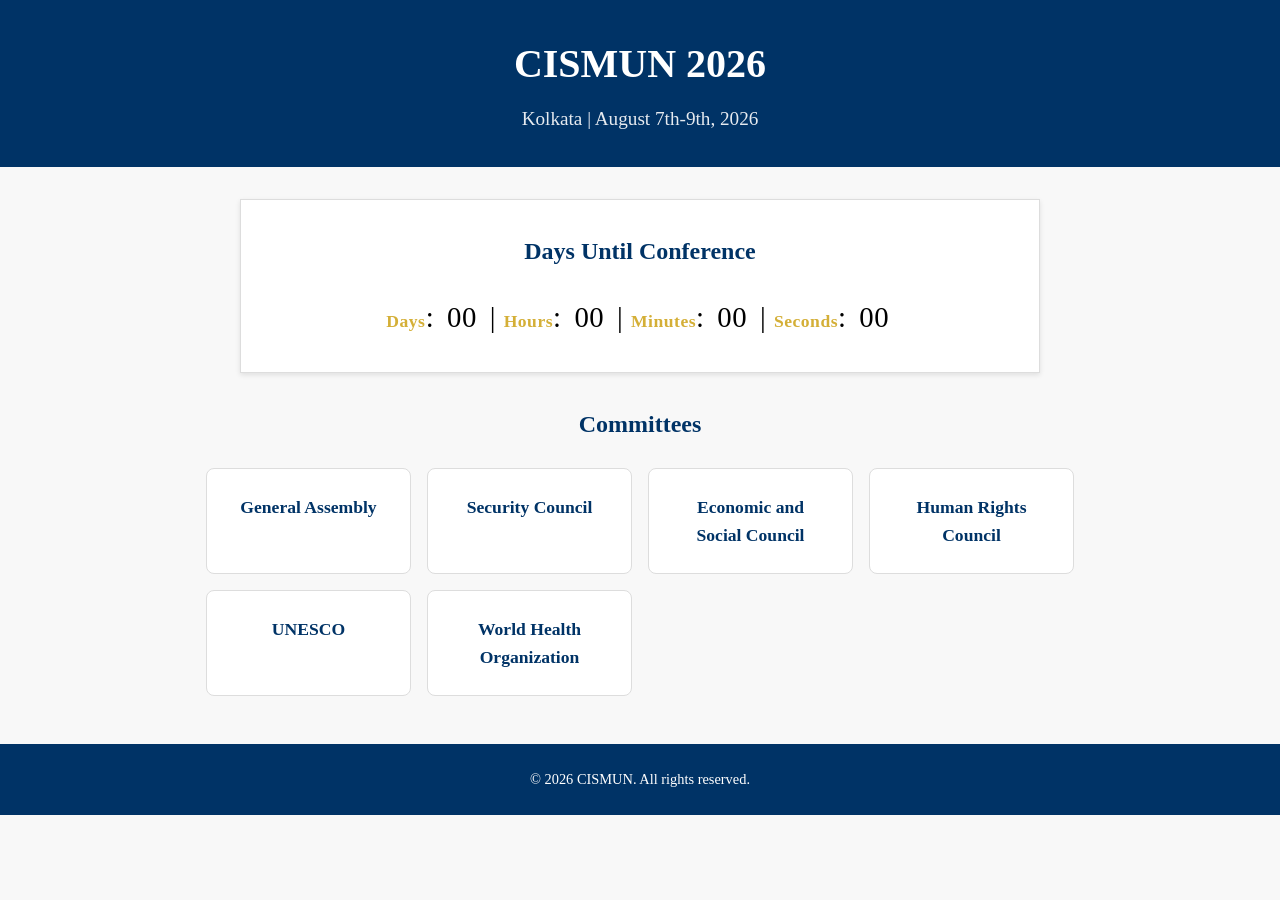
==== index.html @ ed4e5ce9 "Initial commit: CISMUN 2026 website with six committee pages and countdown timer" ====
<!DOCTYPE html>
<html lang="en">
<head>
    <meta charset="UTF-8">
    <meta name="viewport" content="width=device-width, initial-scale=1.0">
    <title>CISMUN 2026</title>
    <link rel="stylesheet" href="css/style.css">
</head>
<body>
    <header>
        <h1>CISMUN 2026</h1>
        <p>Kolkata | August 7th-9th, 2026</p>
    </header>

    <section class="counter-container">
        <h2>Days Until Conference</h2>
        <div id="counter">
            <span class="time-period">Days</span>: <span id="days">00</span> |
            <span class="time-period">Hours</span>: <span id="hours">00</span> |
            <span class="time-period">Minutes</span>: <span id="minutes">00</span> |
            <span class="time-period">Seconds</span>: <span id="seconds">00</span>
        </div>
    </section>

    <nav class="committees-nav">
        <h2>Committees</h2>
        <ul>
            <li><a href="ga.html">General Assembly</a></li>
            <li><a href="sc.html">Security Council</a></li>
            <li><a href="ecosoc.html">Economic and Social Council</a></li>
            <li><a href="hrc.html">Human Rights Council</a></li>
            <li><a href="unesco.html">UNESCO</a></li>
            <li><a href="who.html">World Health Organization</a></li>
        </ul>
    </nav>

    <footer>
        <p>&copy; 2026 CISMUN. All rights reserved.</p>
    </footer>

    <script src="js/script.js"></script>
</body>
</html>
---- css/style.css ----
* {
    margin: 0;
    padding: 0;
    box-sizing: border-box;
}

body {
    font-family: 'Georgia', serif;
    line-height: 1.6;
    color: #000;
    background-color: #f8f8f8;
}

header {
    background: #003366;
    color: #fff;
    text-align: center;
    padding: 2rem 0;
}

header h1 {
    font-size: 2.5rem;
    margin-bottom: 0.5rem;
}

header p {
    font-size: 1.2rem;
    opacity: 0.9;
}

.counter-container {
    background: #fff;
    border: 1px solid #ddd;
    margin: 2rem auto;
    max-width: 800px;
    padding: 2rem;
    text-align: center;
    box-shadow: 0 2px 5px rgba(0,0,0,0.1);
}

.counter-container h2 {
    color: #003366;
    margin-bottom: 1.5rem;
}

#counter {
    font-size: 1.8rem;
    letter-spacing: 0.5px;
}

#counter span {
    display: inline-block;
    min-width: 40px;
    text-align: center;
}

.time-period {
    font-weight: bold;
    color: #D4AF37;
    font-size: 1.1rem;
}

.committees-nav {
    max-width: 900px;
    margin: 0 auto 3rem;
    padding: 0 1rem;
}

.committees-nav h2 {
    text-align: center;
    color: #003366;
    margin-bottom: 1.5rem;
}

.committees-nav ul {
    list-style: none;
    display: grid;
    grid-template-columns: repeat(auto-fit, minmax(200px, 1fr));
    gap: 1rem;
}

.committees-nav li {
    background: #fff;
    border: 1px solid #ddd;
    border-radius: 8px;
    padding: 1.5rem;
    text-align: center;
    transition: all 0.3s ease;
}

.committees-nav li:hover {
    background: #f0f0f0;
    transform: translateY(-5px);
    box-shadow: 0 5px 15px rgba(0,0,0,0.1);
}

.committees-nav a {
    text-decoration: none;
    color: #003366;
    font-weight: bold;
    font-size: 1.1rem;
    display: block;
}

.committees-nav a:hover {
    color: #D4AF37;
}

footer {
    background: #003366;
    color: #fff;
    text-align: center;
    padding: 1.5rem 0;
    margin-top: 3rem;
    font-size: 0.9rem;
}

/* Committee page styles */
.committee-page {
    max-width: 900px;
    margin: 0 auto;
    padding: 2rem;
}

.committee-header {
    text-align: center;
    margin-bottom: 2rem;
    padding-bottom: 1rem;
    border-bottom: 2px solid #D4AF37;
}

.committee-header h1 {
    color: #003366;
    font-size: 2rem;
    margin-bottom: 0.5rem;
}

.committee-header .chair-info {
    display: flex;
    align-items: center;
    justify-content: center;
    gap: 1.5rem;
    margin-top: 1rem;
    flex-wrap: wrap;
}

.committee-header .chair-photo {
    width: 150px;
    height: 150px;
    border-radius: 50%;
    object-fit: cover;
    border: 3px solid #D4AF37;
}

.committee-header .chair-details {
    text-align: left;
}

.committee-header .chair-details h2 {
    color: #003366;
    margin-bottom: 0.25rem;
}

.committee-header .chair-details p {
    color: #555;
    font-style: italic;
}

.committee-blurb {
    background: #fff;
    border: 1px solid #ddd;
    border-radius: 8px;
    padding: 1.5rem;
    margin-bottom: 2rem;
    box-shadow: 0 2px 5px rgba(0,0,0,0.1);
}

.committee-blurb h2 {
    color: #003366;
    margin-bottom: 1rem;
}

.committee-blurb p {
    color: #333;
    line-height: 1.7;
}

.agenda {
    background: #f8f8f8;
    border-left: 4px solid #D4AF37;
    padding: 1.5rem;
    margin-bottom: 2rem;
}

.agenda h2 {
    color: #003366;
    margin-bottom: 1rem;
}

.agenda ol {
    padding-left: 2rem;
}

.agenda li {
    margin-bottom: 0.75rem;
    color: #333;
}

.study-guide {
    text-align: center;
    margin-top: 2rem;
}

.study-guide a {
    display: inline-block;
    background: #003366;
    color: #fff;
    padding: 1rem 2rem;
    text-decoration: none;
    border-radius: 5px;
    font-weight: bold;
    transition: background 0.3s ease;
}

.study-guide a:hover {
    background: #D4AF37;
    color: #000;
}

/* Back to home link */
.back-home {
    position: fixed;
    top: 1rem;
    left: 1rem;
    background: rgba(0, 51, 102, 0.8);
    color: #fff;
    padding: 0.5rem 1rem;
    border-radius: 5px;
    text-decoration: none;
    font-size: 0.9rem;
    z-index: 1000;
}

.back-home:hover {
    background: rgba(0, 51, 102, 1);
}

/* Responsive adjustments */
@media (max-width: 768px) {
    header h1 {
        font-size: 2rem;
    }

    header p {
        font-size: 1rem;
    }

    .counter-container {
        padding: 1.5rem;
    }

    #counter {
        font-size: 1.5rem;
    }

    .committees-nav ul {
        grid-template-columns: 1fr;
    }

    .committee-header .chair-info {
        flex-direction: column;
        text-align: center;
    }

    .committee-header .chair-details {
        text-align: center;
    }
}
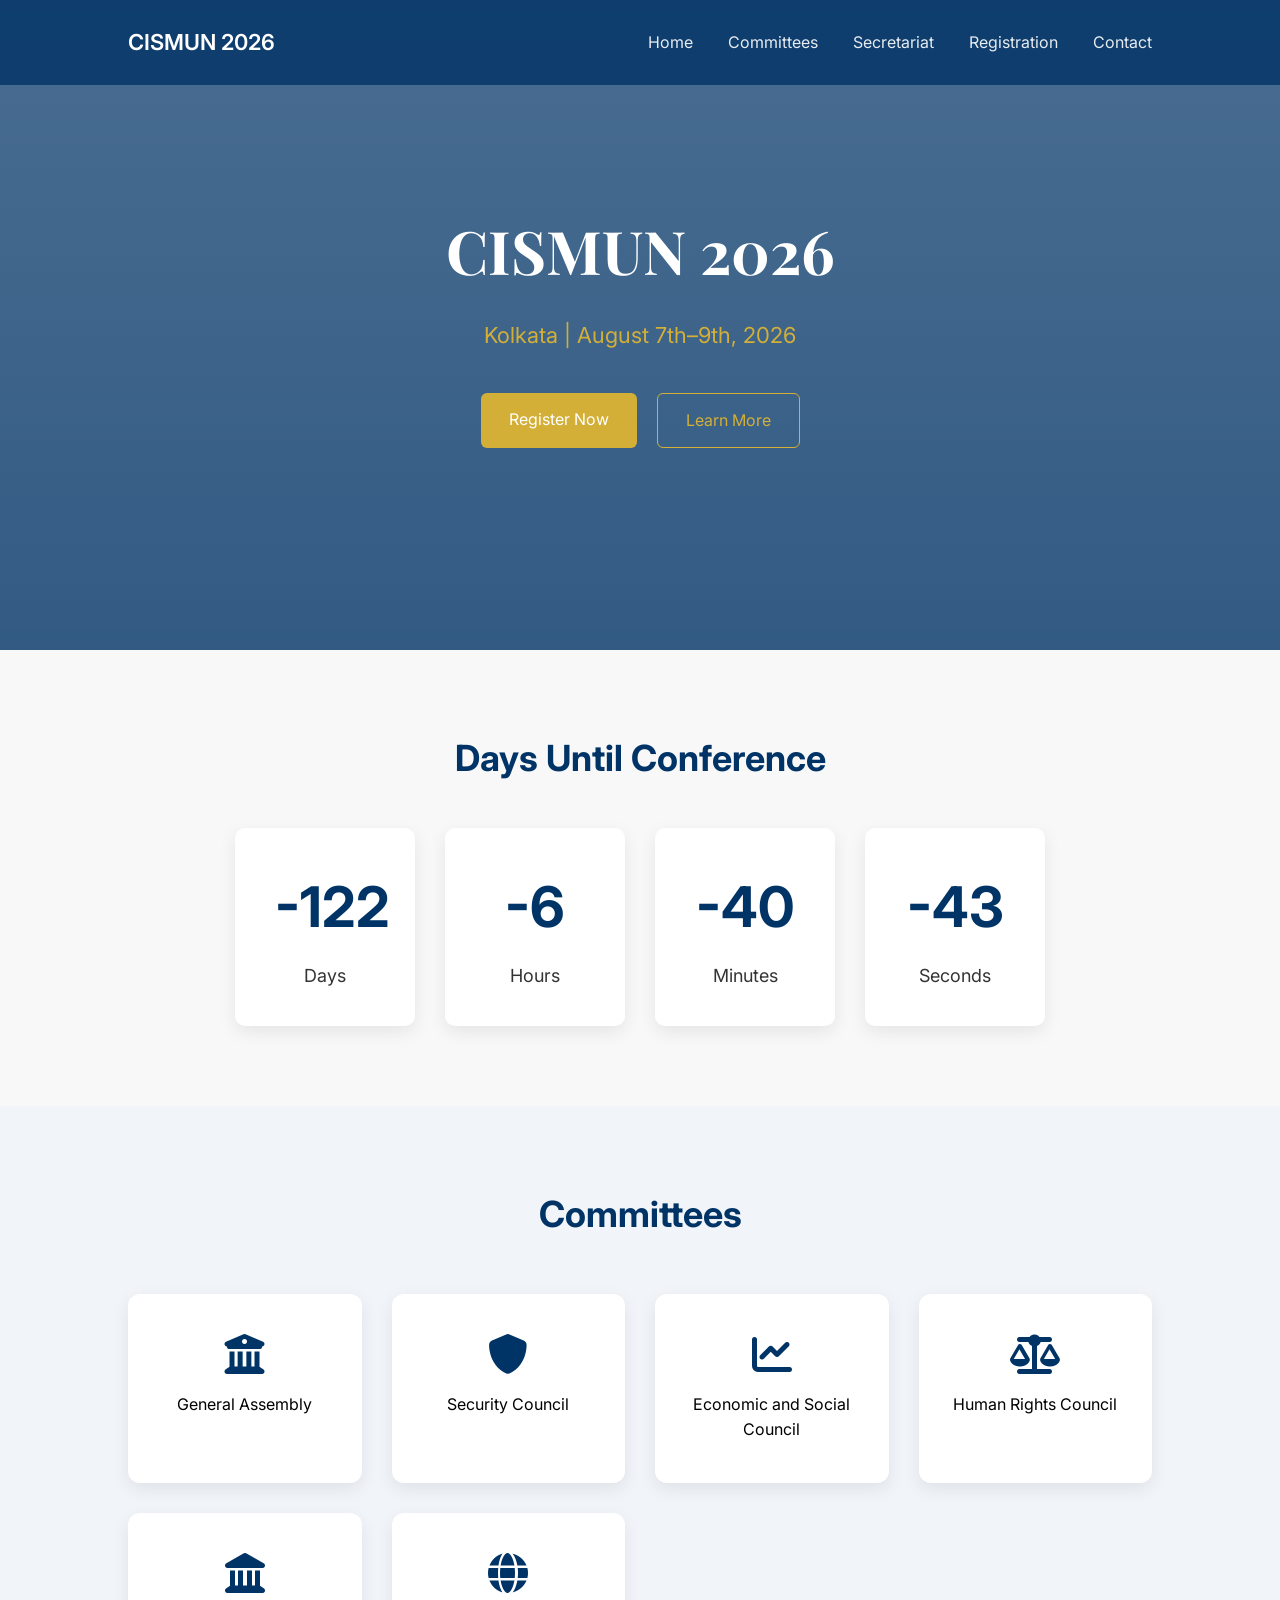
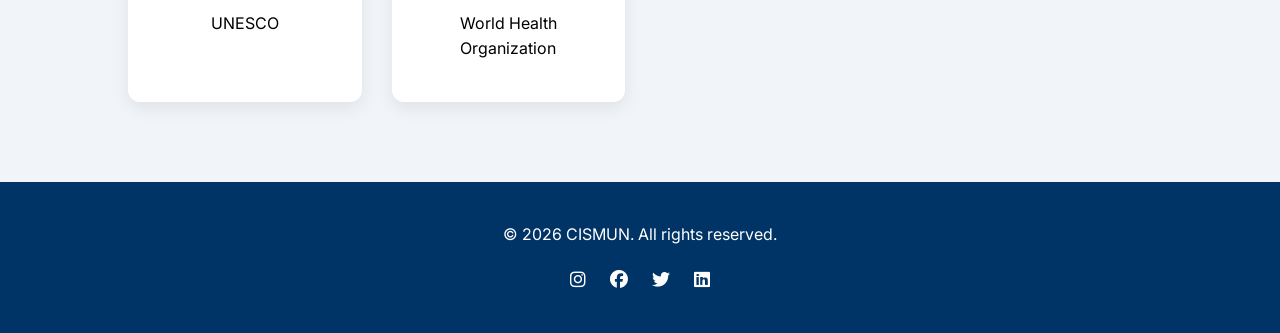
==== commit 1daafa1c: "Integrate cleaner template design with committee links, updated styling, and hero background" ====
--- a/index.html
+++ b/index.html
@@ -4,40 +4,99 @@
     <meta charset="UTF-8">
     <meta name="viewport" content="width=device-width, initial-scale=1.0">
     <title>CISMUN 2026</title>
+
     <link rel="stylesheet" href="css/style.css">
+    <link rel="stylesheet" href="https://cdnjs.cloudflare.com/ajax/libs/font-awesome/6.5.0/css/all.min.css">
+    <link href="https://fonts.googleapis.com/css2?family=Playfair+Display:wght@500;600&family=Inter:wght@400;500&display=swap" rel="stylesheet">
+
 </head>
+
 <body>
-    <header>
+
+<nav class="navbar">
+    <div class="logo">CISMUN 2026</div>
+    <ul class="nav-links">
+        <li><a href="index.html">Home</a></li>
+        <li><a href="#committees">Committees</a></li>
+        <li><a href="#">Secretariat</a></li>
+        <li><a href="#">Registration</a></li>
+        <li><a href="#">Contact</a></li>
+    </ul>
+</nav>
+
+<section class="hero">
+    <div class="hero-content">
         <h1>CISMUN 2026</h1>
-        <p>Kolkata | August 7th-9th, 2026</p>
-    </header>
+        <p class="location">Kolkata | August 7th–9th, 2026</p>
+        <div class="hero-buttons">
+            <a href="#" class="btn primary">Register Now</a>
+            <a href="#" class="btn secondary">Learn More</a>
+        </div>
+    </div>
+</section>
 
-    <section class="counter-container">
-        <h2>Days Until Conference</h2>
-        <div id="counter">
-            <span class="time-period">Days</span>: <span id="days">00</span> |
-            <span class="time-period">Hours</span>: <span id="hours">00</span> |
-            <span class="time-period">Minutes</span>: <span id="minutes">00</span> |
-            <span class="time-period">Seconds</span>: <span id="seconds">00</span>
-        </div>
-    </section>
+<section class="countdown">
+    <h2>Days Until Conference</h2>
 
-    <nav class="committees-nav">
-        <h2>Committees</h2>
-        <ul>
-            <li><a href="ga.html">General Assembly</a></li>
-            <li><a href="sc.html">Security Council</a></li>
-            <li><a href="ecosoc.html">Economic and Social Council</a></li>
-            <li><a href="hrc.html">Human Rights Council</a></li>
-            <li><a href="unesco.html">UNESCO</a></li>
-            <li><a href="who.html">World Health Organization</a></li>
-        </ul>
-    </nav>
+    <div class="countdown-container">
+        <div class="time-box"><h3 id="days">00</h3><p>Days</p></div>
+        <div class="time-box"><h3 id="hours">00</h3><p>Hours</p></div>
+        <div class="time-box"><h3 id="minutes">00</h3><p>Minutes</p></div>
+        <div class="time-box"><h3 id="seconds">00</h3><p>Seconds</p></div>
+    </div>
+</section>
 
-    <footer>
-        <p>&copy; 2026 CISMUN. All rights reserved.</p>
-    </footer>
+<section id="committees" class="committees">
 
-    <script src="js/script.js"></script>
+<h2>Committees</h2>
+
+<div class="committee-grid">
+
+<a href="ga.html" class="committee-card">
+<i class="fa-solid fa-building-columns"></i>
+<p>General Assembly</p>
+</a>
+
+<a href="sc.html" class="committee-card">
+<i class="fa-solid fa-shield"></i>
+<p>Security Council</p>
+</a>
+
+<a href="ecosoc.html" class="committee-card">
+<i class="fa-solid fa-chart-line"></i>
+<p>Economic and Social Council</p>
+</a>
+
+<a href="hrc.html" class="committee-card">
+<i class="fa-solid fa-scale-balanced"></i>
+<p>Human Rights Council</p>
+</a>
+
+<a href="unesco.html" class="committee-card">
+<i class="fa-solid fa-landmark"></i>
+<p>UNESCO</p>
+</a>
+
+<a href="who.html" class="committee-card">
+<i class="fa-solid fa-globe"></i>
+<p>World Health Organization</p>
+</a>
+
+</div>
+</section>
+
+<footer>
+<p>© 2026 CISMUN. All rights reserved.</p>
+
+<div class="socials">
+<i class="fab fa-instagram"></i>
+<i class="fab fa-facebook"></i>
+<i class="fab fa-twitter"></i>
+<i class="fab fa-linkedin"></i>
+</div>
+</footer>
+
+<script src="js/script.js"></script>
+
 </body>
 </html>
--- a/css/style.css
+++ b/css/style.css
@@ -4,275 +4,265 @@
     box-sizing: border-box;
 }
 
+/* Color variables */
+:root {
+    --primary-blue: #003366;
+    --accent-gold: #D4AF37;
+    --dark-text: #000000;
+    --light-bg: #f8f8f8;
+    --white: #ffffff;
+    --gray-dark: #333333;
+    --gray-light: #777777;
+}
+
+/* Base */
 body {
-    font-family: 'Georgia', serif;
+    font-family: 'Inter', sans-serif;
+    background: var(--light-bg);
+    color: var(--dark-text);
     line-height: 1.6;
-    color: #000;
-    background-color: #f8f8f8;
-}
-
-header {
-    background: #003366;
-    color: #fff;
-    text-align: center;
-    padding: 2rem 0;
-}
-
-header h1 {
-    font-size: 2.5rem;
-    margin-bottom: 0.5rem;
-}
-
-header p {
-    font-size: 1.2rem;
+}
+
+section {
+    padding: 80px 10%;
+}
+
+/* Navbar */
+.navbar {
+    position: fixed;
+    top: 0;
+    left: 0;
+    width: 100%;
+    display: flex;
+    justify-content: space-between;
+    align-items: center;
+    padding: 25px 10%;
+    background: rgba(0, 51, 102, 0.8);
+    z-index: 1000;
+}
+
+.logo {
+    font-size: 22px;
+    font-weight: 600;
+    color: var(--white);
+}
+
+.nav-links {
+    display: flex;
+    list-style: none;
+    gap: 35px;
+}
+
+.nav-links a {
+    text-decoration: none;
+    color: var(--white);
+    font-size: 16px;
     opacity: 0.9;
-}
-
-.counter-container {
-    background: #fff;
-    border: 1px solid #ddd;
-    margin: 2rem auto;
-    max-width: 800px;
-    padding: 2rem;
-    text-align: center;
-    box-shadow: 0 2px 5px rgba(0,0,0,0.1);
-}
-
-.counter-container h2 {
-    color: #003366;
-    margin-bottom: 1.5rem;
-}
-
-#counter {
-    font-size: 1.8rem;
-    letter-spacing: 0.5px;
-}
-
-#counter span {
-    display: inline-block;
-    min-width: 40px;
-    text-align: center;
-}
-
-.time-period {
-    font-weight: bold;
-    color: #D4AF37;
-    font-size: 1.1rem;
-}
-
-.committees-nav {
-    max-width: 900px;
-    margin: 0 auto 3rem;
-    padding: 0 1rem;
-}
-
-.committees-nav h2 {
-    text-align: center;
-    color: #003366;
-    margin-bottom: 1.5rem;
-}
-
-.committees-nav ul {
-    list-style: none;
-    display: grid;
-    grid-template-columns: repeat(auto-fit, minmax(200px, 1fr));
-    gap: 1rem;
-}
-
-.committees-nav li {
-    background: #fff;
-    border: 1px solid #ddd;
-    border-radius: 8px;
-    padding: 1.5rem;
-    text-align: center;
-    transition: all 0.3s ease;
-}
-
-.committees-nav li:hover {
-    background: #f0f0f0;
-    transform: translateY(-5px);
-    box-shadow: 0 5px 15px rgba(0,0,0,0.1);
-}
-
-.committees-nav a {
-    text-decoration: none;
-    color: #003366;
-    font-weight: bold;
-    font-size: 1.1rem;
-    display: block;
-}
-
-.committees-nav a:hover {
-    color: #D4AF37;
-}
-
-footer {
-    background: #003366;
-    color: #fff;
-    text-align: center;
-    padding: 1.5rem 0;
-    margin-top: 3rem;
-    font-size: 0.9rem;
-}
-
-/* Committee page styles */
-.committee-page {
-    max-width: 900px;
-    margin: 0 auto;
-    padding: 2rem;
-}
-
-.committee-header {
-    text-align: center;
-    margin-bottom: 2rem;
-    padding-bottom: 1rem;
-    border-bottom: 2px solid #D4AF37;
-}
-
-.committee-header h1 {
-    color: #003366;
-    font-size: 2rem;
-    margin-bottom: 0.5rem;
-}
-
-.committee-header .chair-info {
+    transition: opacity 0.2s;
+}
+
+.nav-links a:hover {
+    opacity: 1;
+}
+
+/* Hero */
+.hero {
+    height: 650px;
+    background:
+        linear-gradient(rgba(0, 51, 102, 0.7), rgba(0, 51, 102, 0.8)),
+        url('../imagereference.png');
+    background-size: cover;
+    background-position: center;
     display: flex;
     align-items: center;
     justify-content: center;
-    gap: 1.5rem;
-    margin-top: 1rem;
+    text-align: center;
+    color: var(--white);
+}
+
+.hero-content h1 {
+    font-family: 'Playfair Display', serif;
+    font-size: 60px;
+    margin-bottom: 20px;
+}
+
+.location {
+    font-size: 22px;
+    margin-bottom: 40px;
+    color: var(--accent-gold);
+}
+
+.hero-buttons {
+    display: flex;
+    justify-content: center;
+    gap: 20px;
+}
+
+.btn {
+    padding: 14px 28px;
+    border-radius: 6px;
+    font-size: 16px;
+    text-decoration: none;
+    transition: all 0.3s ease;
+}
+
+.primary {
+    background: var(--accent-gold);
+    color: var(--white);
+}
+
+.primary:hover {
+    background: #b8860b;
+    transform: translateY(-2px);
+}
+
+.secondary {
+    border: 1px solid var(--accent-gold);
+    color: var(--accent-gold);
+}
+
+.secondary:hover {
+    background: rgba(212, 175, 55, 0.1);
+    color: var(--accent-gold);
+}
+
+/* Countdown */
+.countdown {
+    text-align: center;
+}
+
+.countdown h2 {
+    font-size: 36px;
+    margin-bottom: 40px;
+    color: var(--primary-blue);
+}
+
+.countdown-container {
+    display: flex;
+    justify-content: center;
+    gap: 30px;
     flex-wrap: wrap;
 }
 
-.committee-header .chair-photo {
-    width: 150px;
-    height: 150px;
-    border-radius: 50%;
-    object-fit: cover;
-    border: 3px solid #D4AF37;
-}
-
-.committee-header .chair-details {
-    text-align: left;
-}
-
-.committee-header .chair-details h2 {
-    color: #003366;
-    margin-bottom: 0.25rem;
-}
-
-.committee-header .chair-details p {
-    color: #555;
-    font-style: italic;
-}
-
-.committee-blurb {
-    background: #fff;
-    border: 1px solid #ddd;
-    border-radius: 8px;
-    padding: 1.5rem;
-    margin-bottom: 2rem;
-    box-shadow: 0 2px 5px rgba(0,0,0,0.1);
-}
-
-.committee-blurb h2 {
-    color: #003366;
-    margin-bottom: 1rem;
-}
-
-.committee-blurb p {
-    color: #333;
-    line-height: 1.7;
-}
-
-.agenda {
-    background: #f8f8f8;
-    border-left: 4px solid #D4AF37;
-    padding: 1.5rem;
-    margin-bottom: 2rem;
-}
-
-.agenda h2 {
-    color: #003366;
-    margin-bottom: 1rem;
-}
-
-.agenda ol {
-    padding-left: 2rem;
-}
-
-.agenda li {
-    margin-bottom: 0.75rem;
-    color: #333;
-}
-
-.study-guide {
-    text-align: center;
-    margin-top: 2rem;
-}
-
-.study-guide a {
-    display: inline-block;
-    background: #003366;
-    color: #fff;
-    padding: 1rem 2rem;
+.time-box {
+    background: var(--white);
+    padding: 35px 40px;
+    border-radius: 10px;
+    width: 180px;
+    box-shadow: 0 6px 18px rgba(0,0,0,0.08);
+    text-align: center;
+}
+
+.time-box h3 {
+    font-size: 56px;
+    color: var(--primary-blue);
+    margin-bottom: 10px;
+}
+
+.time-box p {
+    font-size: 18px;
+    color: var(--gray-dark);
+    margin: 0;
+}
+
+/* Committees */
+.committees {
+    text-align: center;
+    background: #f1f4f8;
+}
+
+.committees h2 {
+    font-size: 36px;
+    margin-bottom: 50px;
+    color: var(--primary-blue);
+}
+
+.committee-grid {
+    display: grid;
+    grid-template-columns: repeat(auto-fit, minmax(220px, 1fr));
+    gap: 30px;
+}
+
+.committee-card {
+    background: var(--white);
+    padding: 40px 20px;
+    border-radius: 12px;
     text-decoration: none;
-    border-radius: 5px;
-    font-weight: bold;
-    transition: background 0.3s ease;
-}
-
-.study-guide a:hover {
-    background: #D4AF37;
-    color: #000;
-}
-
-/* Back to home link */
-.back-home {
-    position: fixed;
-    top: 1rem;
-    left: 1rem;
-    background: rgba(0, 51, 102, 0.8);
-    color: #fff;
-    padding: 0.5rem 1rem;
-    border-radius: 5px;
-    text-decoration: none;
-    font-size: 0.9rem;
-    z-index: 1000;
-}
-
-.back-home:hover {
-    background: rgba(0, 51, 102, 1);
-}
-
-/* Responsive adjustments */
+    color: var(--dark-text);
+    display: flex;
+    flex-direction: column;
+    align-items: center;
+    transition: all 0.25s ease;
+    box-shadow: 0 6px 18px rgba(0,0,0,0.08);
+}
+
+.committee-card i {
+    font-size: 40px;
+    margin-bottom: 18px;
+    color: var(--primary-blue);
+}
+
+.committee-card:hover {
+    transform: translateY(-6px);
+    box-shadow: 0 12px 30px rgba(0,0,0,0.12);
+}
+
+/* Footer */
+footer {
+    background: var(--primary-blue);
+    color: var(--white);
+    text-align: center;
+    padding: 40px 10%;
+}
+
+.socials {
+    margin-top: 20px;
+}
+
+.socials i {
+    font-size: 18px;
+    margin: 0 10px;
+    color: var(--white);
+    transition: opacity 0.2s;
+}
+
+.socials i:hover {
+    opacity: 0.8;
+}
+
+/* Responsive */
 @media (max-width: 768px) {
-    header h1 {
-        font-size: 2rem;
-    }
-
-    header p {
-        font-size: 1rem;
-    }
-
-    .counter-container {
-        padding: 1.5rem;
-    }
-
-    #counter {
-        font-size: 1.5rem;
-    }
-
-    .committees-nav ul {
+    .navbar {
+        flex-direction: column;
+        align-items: flex-start;
+    }
+    .nav-links {
+        flex-direction: column;
+        width: 100%;
+    }
+    .nav-links li {
+        margin: 10px 0;
+    }
+    .hero {
+        height: 500px;
+    }
+    .hero-content h1 {
+        font-size: 40px;
+    }
+    .location {
+        font-size: 18px;
+    }
+    .countdown-container {
+        gap: 20px;
+    }
+    .time-box {
+        width: 150px;
+        padding: 25px 30px;
+    }
+    .time-box h3 {
+        font-size: 40px;
+    }
+    .committee-grid {
         grid-template-columns: 1fr;
     }
-
-    .committee-header .chair-info {
-        flex-direction: column;
-        text-align: center;
-    }
-
-    .committee-header .chair-details {
-        text-align: center;
-    }
 }
